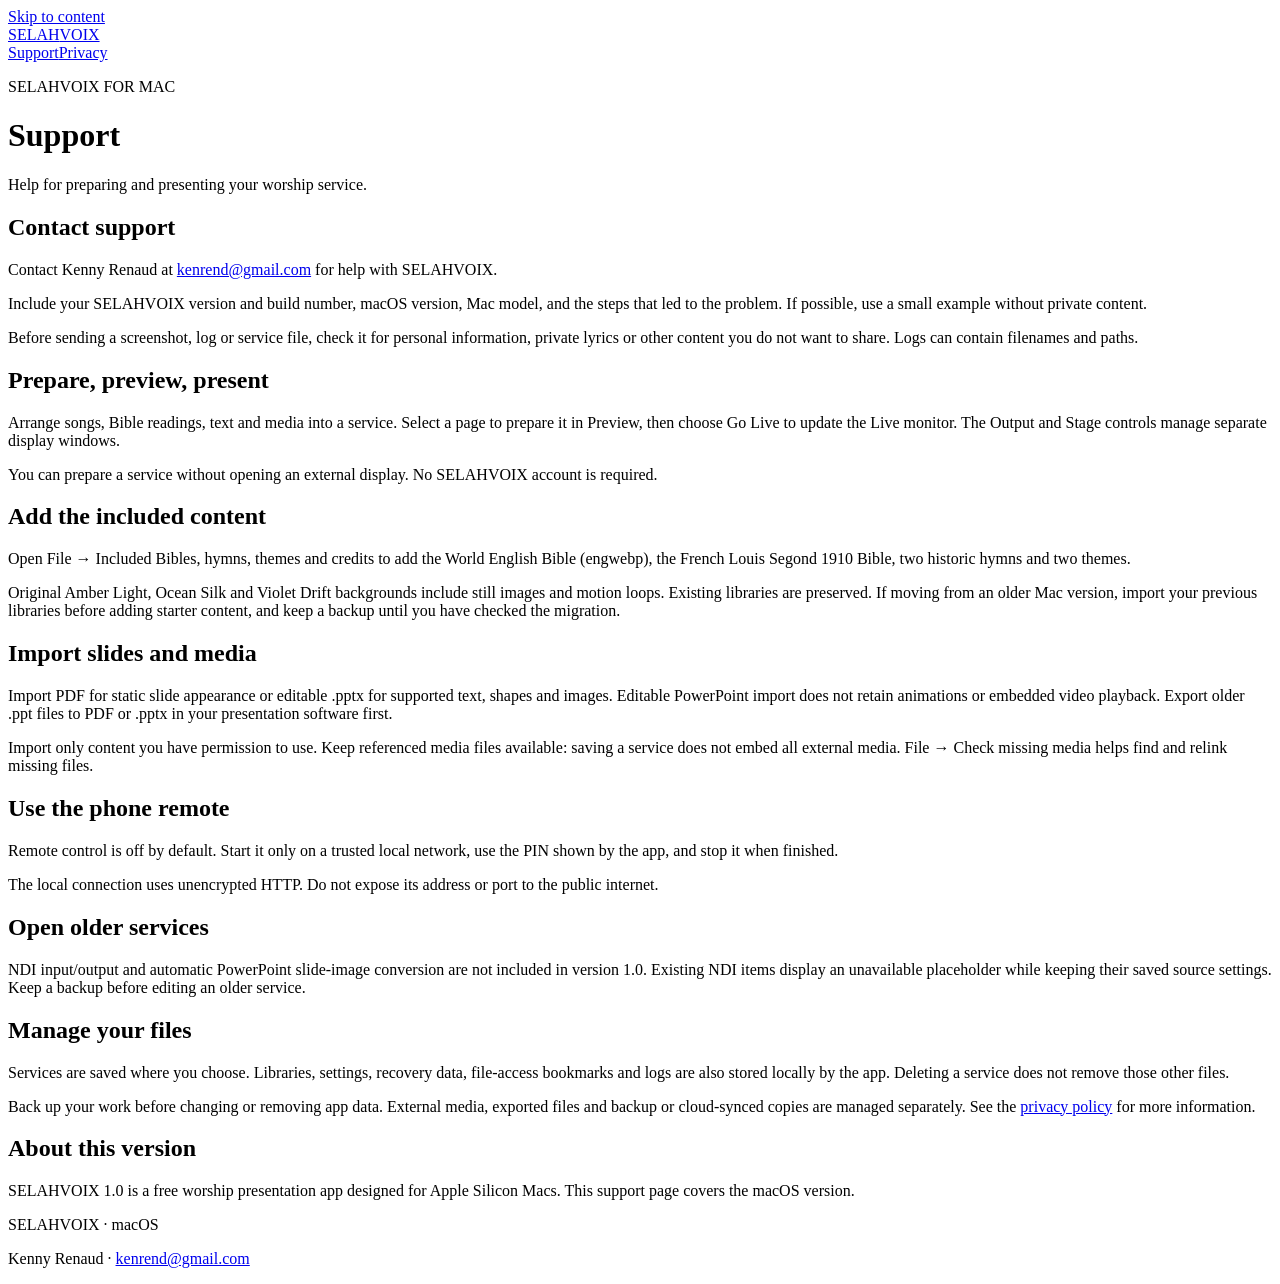
==== index.html @ dfe0fb57 "Publish approved SELAHVOIX support page" ====
<!doctype html>
<html lang="en"><head><meta charset="utf-8"><meta name="viewport" content="width=device-width, initial-scale=1"><meta name="referrer" content="no-referrer"><meta http-equiv="Content-Security-Policy" content="default-src 'none'; style-src 'self'; img-src 'self'; base-uri 'none'; form-action 'none'"><title>Support — SELAHVOIX</title><meta name="description" content="Help for preparing and presenting your worship service."><link rel="stylesheet" href="styles.css"></head>
<body><a class="skip" href="#main">Skip to content</a><header><div class="header-inner"><a class="brand" href="index.html" aria-label="SELAHVOIX support">SELAH<span>VOIX</span></a><nav aria-label="Main navigation"><a href="index.html" aria-current="page">Support</a><a href="privacy.html">Privacy</a></nav></div></header>
<main id="main"><div class="hero"><p class="eyebrow">SELAHVOIX FOR MAC</p><h1>Support</h1><p class="intro">Help for preparing and presenting your worship service.</p></div><div class="reading"><section id="section-0"><h2>Contact support</h2><p>Contact Kenny Renaud at <a href="mailto:kenrend@gmail.com">kenrend@gmail.com</a> for help with SELAHVOIX.</p><p>Include your SELAHVOIX version and build number, macOS version, Mac model, and the steps that led to the problem. If possible, use a small example without private content.</p><p>Before sending a screenshot, log or service file, check it for personal information, private lyrics or other content you do not want to share. Logs can contain filenames and paths.</p></section>
<section id="section-1"><h2>Prepare, preview, present</h2><p>Arrange songs, Bible readings, text and media into a service. Select a page to prepare it in Preview, then choose Go Live to update the Live monitor. The Output and Stage controls manage separate display windows.</p><p>You can prepare a service without opening an external display. No SELAHVOIX account is required.</p></section>
<section id="section-2"><h2>Add the included content</h2><p>Open File → Included Bibles, hymns, themes and credits to add the World English Bible (engwebp), the French Louis Segond 1910 Bible, two historic hymns and two themes.</p><p>Original Amber Light, Ocean Silk and Violet Drift backgrounds include still images and motion loops. Existing libraries are preserved. If moving from an older Mac version, import your previous libraries before adding starter content, and keep a backup until you have checked the migration.</p></section>
<section id="section-3"><h2>Import slides and media</h2><p>Import PDF for static slide appearance or editable .pptx for supported text, shapes and images. Editable PowerPoint import does not retain animations or embedded video playback. Export older .ppt files to PDF or .pptx in your presentation software first.</p><p>Import only content you have permission to use. Keep referenced media files available: saving a service does not embed all external media. File → Check missing media helps find and relink missing files.</p></section>
<section id="section-4"><h2>Use the phone remote</h2><p>Remote control is off by default. Start it only on a trusted local network, use the PIN shown by the app, and stop it when finished.</p><p>The local connection uses unencrypted HTTP. Do not expose its address or port to the public internet.</p></section>
<section id="section-5"><h2>Open older services</h2><p>NDI input/output and automatic PowerPoint slide-image conversion are not included in version 1.0. Existing NDI items display an unavailable placeholder while keeping their saved source settings. Keep a backup before editing an older service.</p></section>
<section id="section-6"><h2>Manage your files</h2><p>Services are saved where you choose. Libraries, settings, recovery data, file-access bookmarks and logs are also stored locally by the app. Deleting a service does not remove those other files.</p><p>Back up your work before changing or removing app data. External media, exported files and backup or cloud-synced copies are managed separately. See the <a href="privacy.html">privacy policy</a> for more information.</p></section>
<section id="section-7"><h2>About this version</h2><p>SELAHVOIX 1.0 is a free worship presentation app designed for Apple Silicon Macs. This support page covers the macOS version.</p></section></div></main>
<footer><p>SELAHVOIX · macOS</p><p>Kenny Renaud · <a href="mailto:kenrend@gmail.com">kenrend@gmail.com</a></p></footer></body></html>
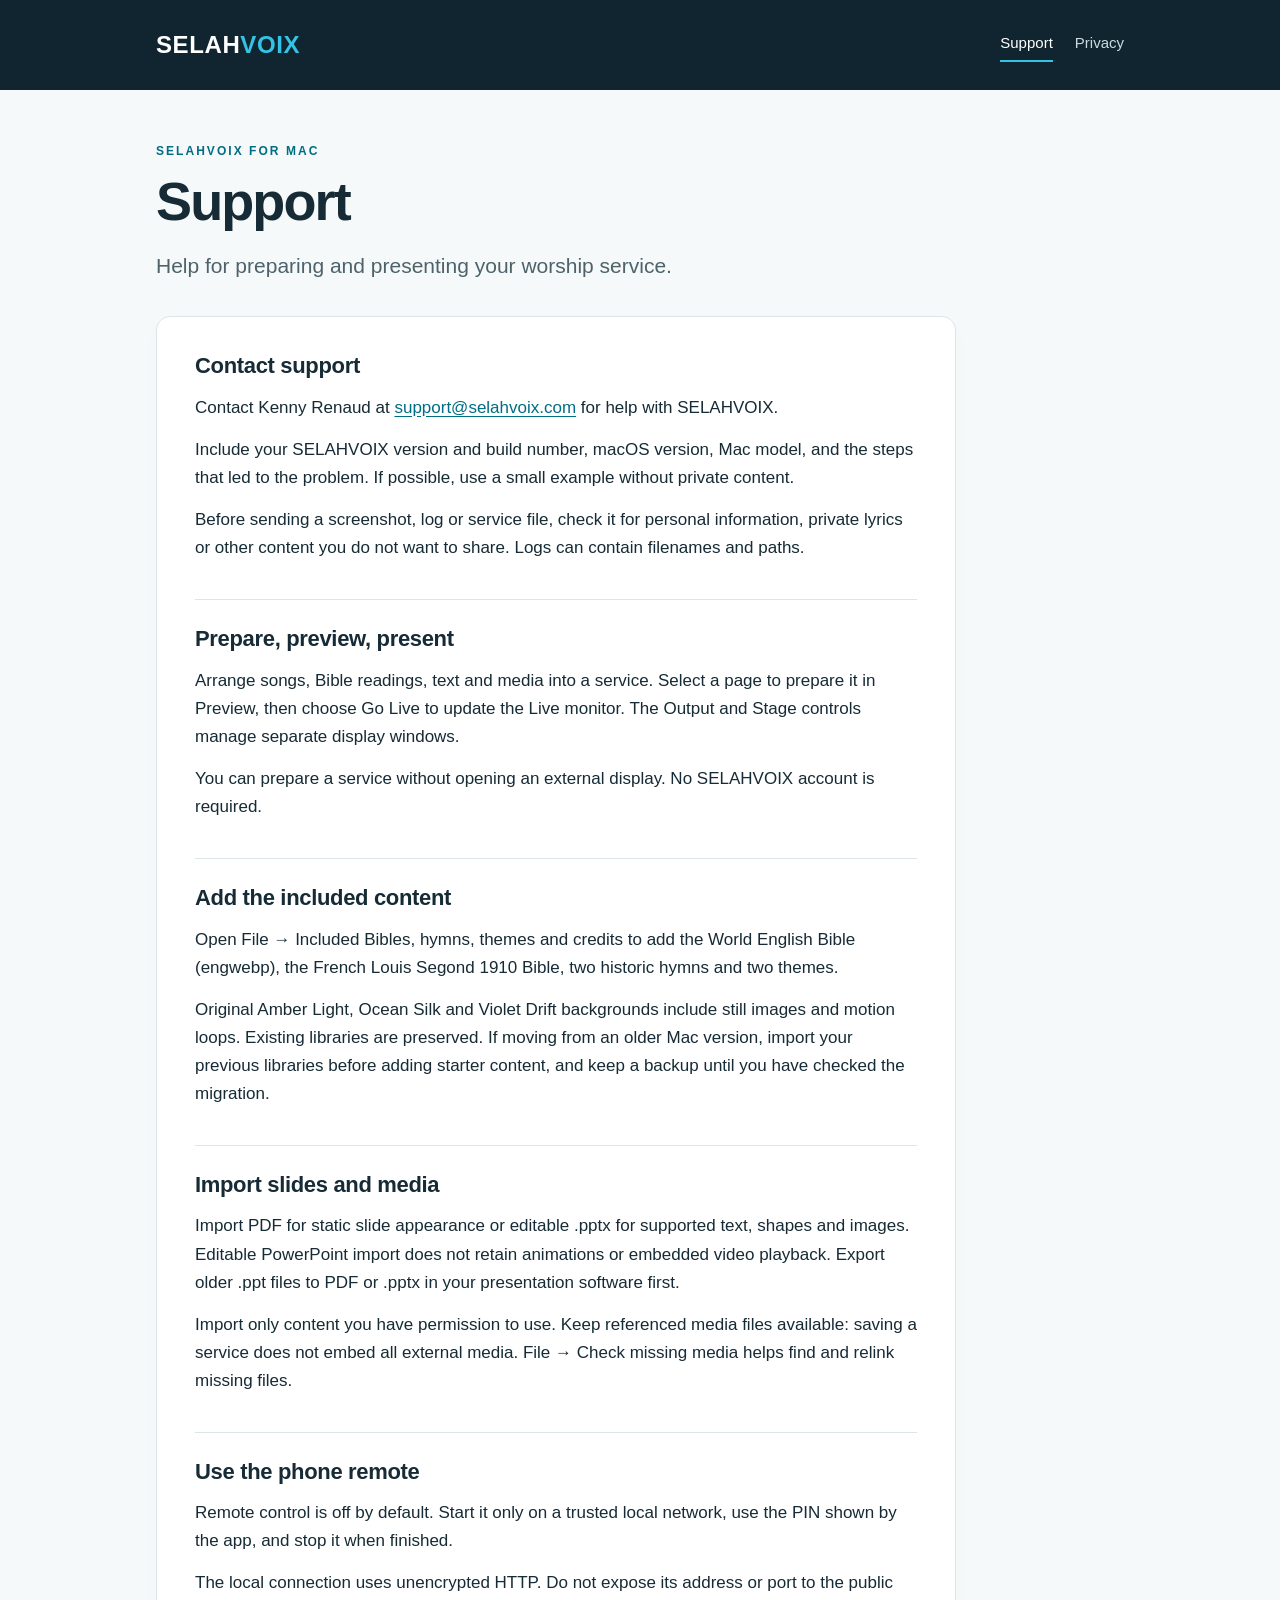
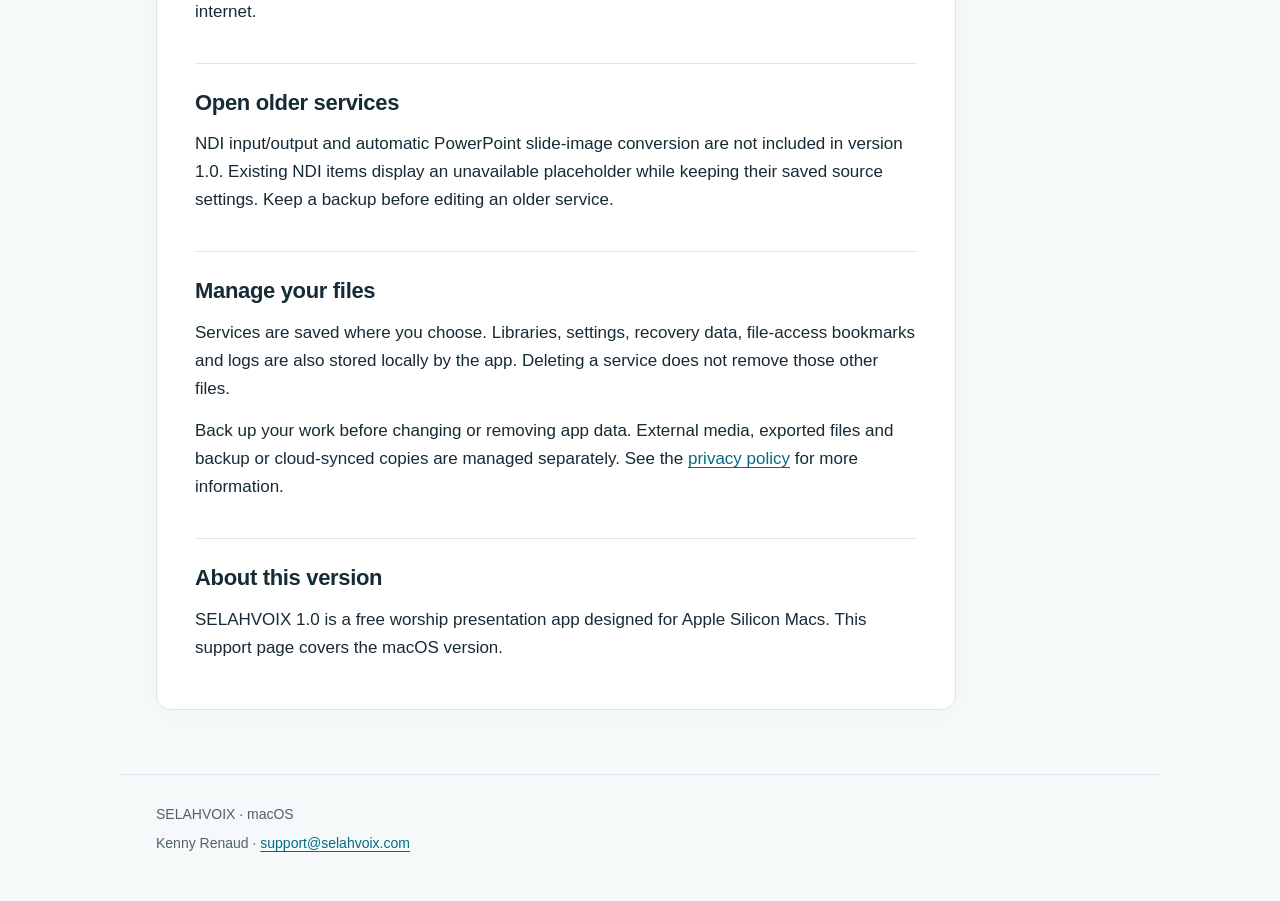
==== commit 2f005809: "Update approved support contact to support@selahvoix.com" ====
--- a/index.html
+++ b/index.html
@@ -1,7 +1,7 @@
 <!doctype html>
 <html lang="en"><head><meta charset="utf-8"><meta name="viewport" content="width=device-width, initial-scale=1"><meta name="referrer" content="no-referrer"><meta http-equiv="Content-Security-Policy" content="default-src 'none'; style-src 'self'; img-src 'self'; base-uri 'none'; form-action 'none'"><title>Support — SELAHVOIX</title><meta name="description" content="Help for preparing and presenting your worship service."><link rel="stylesheet" href="styles.css"></head>
 <body><a class="skip" href="#main">Skip to content</a><header><div class="header-inner"><a class="brand" href="index.html" aria-label="SELAHVOIX support">SELAH<span>VOIX</span></a><nav aria-label="Main navigation"><a href="index.html" aria-current="page">Support</a><a href="privacy.html">Privacy</a></nav></div></header>
-<main id="main"><div class="hero"><p class="eyebrow">SELAHVOIX FOR MAC</p><h1>Support</h1><p class="intro">Help for preparing and presenting your worship service.</p></div><div class="reading"><section id="section-0"><h2>Contact support</h2><p>Contact Kenny Renaud at <a href="mailto:kenrend@gmail.com">kenrend@gmail.com</a> for help with SELAHVOIX.</p><p>Include your SELAHVOIX version and build number, macOS version, Mac model, and the steps that led to the problem. If possible, use a small example without private content.</p><p>Before sending a screenshot, log or service file, check it for personal information, private lyrics or other content you do not want to share. Logs can contain filenames and paths.</p></section>
+<main id="main"><div class="hero"><p class="eyebrow">SELAHVOIX FOR MAC</p><h1>Support</h1><p class="intro">Help for preparing and presenting your worship service.</p></div><div class="reading"><section id="section-0"><h2>Contact support</h2><p>Contact Kenny Renaud at <a href="mailto:support@selahvoix.com">support@selahvoix.com</a> for help with SELAHVOIX.</p><p>Include your SELAHVOIX version and build number, macOS version, Mac model, and the steps that led to the problem. If possible, use a small example without private content.</p><p>Before sending a screenshot, log or service file, check it for personal information, private lyrics or other content you do not want to share. Logs can contain filenames and paths.</p></section>
 <section id="section-1"><h2>Prepare, preview, present</h2><p>Arrange songs, Bible readings, text and media into a service. Select a page to prepare it in Preview, then choose Go Live to update the Live monitor. The Output and Stage controls manage separate display windows.</p><p>You can prepare a service without opening an external display. No SELAHVOIX account is required.</p></section>
 <section id="section-2"><h2>Add the included content</h2><p>Open File → Included Bibles, hymns, themes and credits to add the World English Bible (engwebp), the French Louis Segond 1910 Bible, two historic hymns and two themes.</p><p>Original Amber Light, Ocean Silk and Violet Drift backgrounds include still images and motion loops. Existing libraries are preserved. If moving from an older Mac version, import your previous libraries before adding starter content, and keep a backup until you have checked the migration.</p></section>
 <section id="section-3"><h2>Import slides and media</h2><p>Import PDF for static slide appearance or editable .pptx for supported text, shapes and images. Editable PowerPoint import does not retain animations or embedded video playback. Export older .ppt files to PDF or .pptx in your presentation software first.</p><p>Import only content you have permission to use. Keep referenced media files available: saving a service does not embed all external media. File → Check missing media helps find and relink missing files.</p></section>
@@ -9,4 +9,4 @@
 <section id="section-5"><h2>Open older services</h2><p>NDI input/output and automatic PowerPoint slide-image conversion are not included in version 1.0. Existing NDI items display an unavailable placeholder while keeping their saved source settings. Keep a backup before editing an older service.</p></section>
 <section id="section-6"><h2>Manage your files</h2><p>Services are saved where you choose. Libraries, settings, recovery data, file-access bookmarks and logs are also stored locally by the app. Deleting a service does not remove those other files.</p><p>Back up your work before changing or removing app data. External media, exported files and backup or cloud-synced copies are managed separately. See the <a href="privacy.html">privacy policy</a> for more information.</p></section>
 <section id="section-7"><h2>About this version</h2><p>SELAHVOIX 1.0 is a free worship presentation app designed for Apple Silicon Macs. This support page covers the macOS version.</p></section></div></main>
-<footer><p>SELAHVOIX · macOS</p><p>Kenny Renaud · <a href="mailto:kenrend@gmail.com">kenrend@gmail.com</a></p></footer></body></html>+<footer><p>SELAHVOIX · macOS</p><p>Kenny Renaud · <a href="mailto:support@selahvoix.com">support@selahvoix.com</a></p></footer></body></html>
--- a/styles.css
+++ b/styles.css
@@ -0,0 +1 @@
+:root{color-scheme:light;--ink:#162b35;--muted:#4d626b;--accent:#006d83;--line:#dce5e8;--paper:#f6f9fa;--night:#10252f}*{box-sizing:border-box}body{margin:0;background:var(--paper);color:var(--ink);font:17px/1.65 -apple-system,BlinkMacSystemFont,"Segoe UI",sans-serif}a{color:var(--accent);text-underline-offset:3px;overflow-wrap:anywhere}a:hover{text-decoration-thickness:2px}a:focus-visible{outline:3px solid #cc8a08;outline-offset:5px;border-radius:2px}.skip{position:absolute;top:-100px;left:15px;background:white;padding:12px;z-index:10}.skip:focus{top:12px}.draft{background:#fff0c9;color:#654600;text-align:center;padding:10px 20px;font-size:13px;font-weight:650;border-bottom:1px solid #ead391}header{background:var(--night);color:white}.header-inner{max-width:1040px;margin:auto;padding:25px 36px;display:flex;align-items:center;justify-content:space-between;gap:24px}.brand{font-size:24px;font-weight:850;letter-spacing:.025em;color:white;text-decoration:none}.brand span{color:#35c3e5}nav{display:flex;gap:22px}nav a{color:#c9dce3;font-size:15px;text-decoration:none;padding:4px 0}nav a[aria-current]{color:white;border-bottom:2px solid #35c3e5}main{max-width:1040px;margin:auto;padding:52px 36px 64px}.hero{max-width:790px;margin-bottom:35px}.eyebrow{font-size:12px;letter-spacing:.17em;color:var(--accent);font-weight:750;margin:0 0 10px}h1{font-size:clamp(38px,6vw,54px);letter-spacing:-.035em;line-height:1.12;margin:0 0 18px}.intro{font-size:21px;line-height:1.5;color:var(--muted);margin:0;max-width:690px}.reading{max-width:800px;background:white;border:1px solid var(--line);border-radius:14px;padding:10px 38px 25px;box-shadow:0 6px 24px #10252f04}section{padding:25px 0 8px}section+section{border-top:1px solid var(--line);margin-top:15px}h2{font-size:22px;line-height:1.3;letter-spacing:-.015em;margin:0 0 13px}p{margin:0 0 14px}.review-hold{border-left:4px solid #c58a12;background:#fff6de;padding:17px 20px;margin:20px 0;color:#654600;font-size:16px}.review-hold strong{display:block;margin-bottom:9px}.review-hold p:last-child{margin-bottom:0}footer{max-width:1040px;margin:auto;border-top:1px solid var(--line);padding:28px 36px 40px;color:var(--muted);font-size:14px}footer p{margin:0 0 6px}.small{font-size:12px;max-width:650px}@media(max-width:600px){.header-inner{padding:20px;gap:12px;flex-wrap:wrap}.brand{font-size:22px}nav{gap:18px}main{padding:35px 20px 42px}.hero{margin-bottom:25px}.intro{font-size:19px}.reading{padding:3px 21px 20px;border-radius:10px}h2{font-size:21px}section{padding-top:22px}footer{padding:25px 20px}.draft{font-size:12px;padding:9px 15px}}@media print{header,.draft,.skip{display:none}body,main,.reading{background:white;padding:0;box-shadow:none;border:0}main,footer{max-width:none}a{color:inherit}footer{margin-top:25px}.review-hold{break-inside:avoid}}
